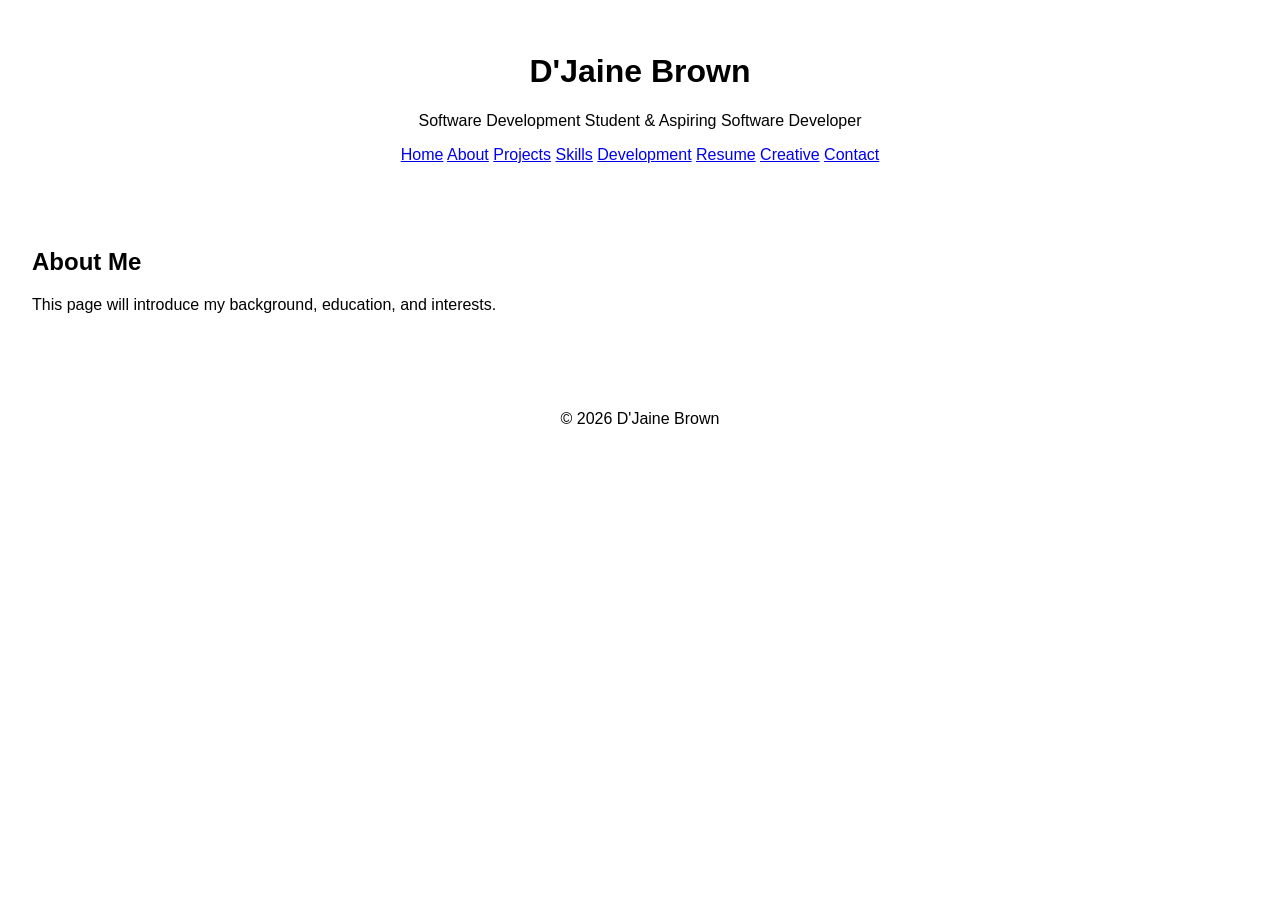
==== about.html @ 0c6b0ed9 "Add additional HTML pages, modify index.html, and VSCode settings for portfolio website." ====
<!DOCTYPE html>
<html lang="en">
<head>
    <meta charset="UTF-8">
    <meta name="viewport" content="width=device-width, initial-scale=1.0">
    <title>About | D'Jaine Brown</title>
    <link rel="stylesheet" href="CSS/style.css">
</head>
<body>
    <header>
        <h1>D'Jaine Brown</h1>
        <p>Software Development Student &amp; Aspiring Software Developer</p>
        <nav aria-label="Main navigation">
            <a href="index.html">Home</a>
            <a href="about.html" aria-current="page">About</a>
            <a href="projects.html">Projects</a>
            <a href="skills.html">Skills</a>
            <a href="development.html">Development</a>
            <a href="resume.html">Resume</a>
            <a href="creative.html">Creative</a>
            <a href="contact.html">Contact</a>
        </nav>
    </header>
    <main>
        <h2>About Me</h2>
        <p>This page will introduce my background, education, and interests.</p>
    </main>
    <footer><p>&copy; 2026 D'Jaine Brown</p></footer>
    <script src="JS/script.js"></script>
</body>
</html>
---- CSS/style.css ----
body {
    font-family: Arial, sans-serif;
    margin: 0;
    padding: 0;
}

header,
main,
footer {
    padding: 2rem;
}

header {
    text-align: center;
}

footer {
    text-align: center;
}
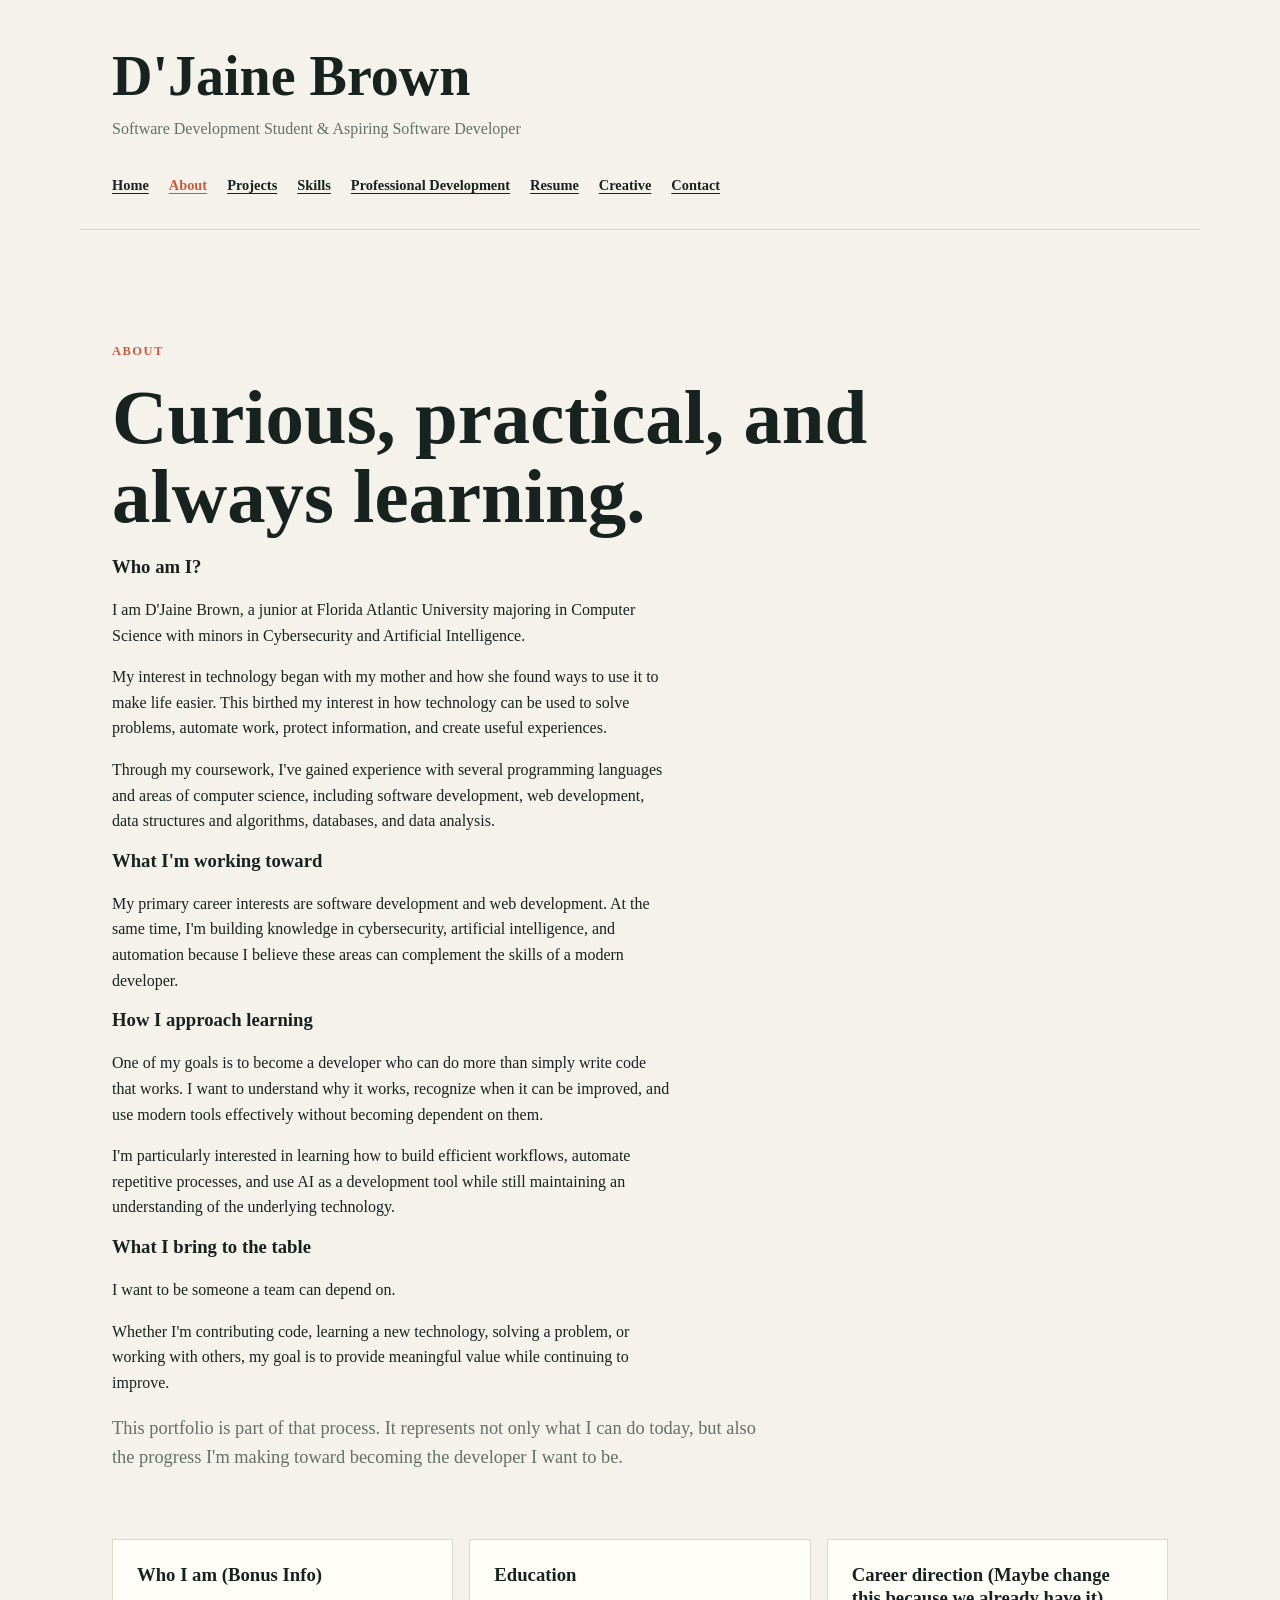
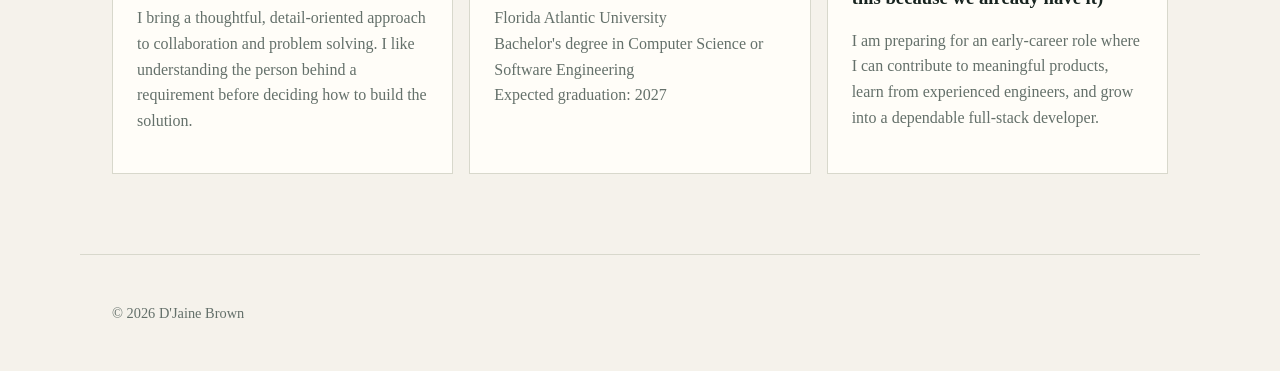
==== commit 4f2549b2: "Adds design elements to the skeleton." ====
--- a/about.html
+++ b/about.html
@@ -11,19 +11,48 @@
         <h1>D'Jaine Brown</h1>
         <p>Software Development Student &amp; Aspiring Software Developer</p>
         <nav aria-label="Main navigation">
-            <a href="index.html">Home</a>
+            <a href="home.html">Home</a>
             <a href="about.html" aria-current="page">About</a>
             <a href="projects.html">Projects</a>
             <a href="skills.html">Skills</a>
-            <a href="development.html">Development</a>
+            <a href="development.html">Professional Development</a>
             <a href="resume.html">Resume</a>
             <a href="creative.html">Creative</a>
             <a href="contact.html">Contact</a>
         </nav>
     </header>
     <main>
-        <h2>About Me</h2>
-        <p>This page will introduce my background, education, and interests.</p>
+        <section class="page-intro">
+            <p class="eyebrow">About</p>
+            <h2>Curious, practical, and always learning.</h2>
+            <h3>Who am I?</h3>
+            <p>I am D'Jaine Brown, a junior at Florida Atlantic University majoring in Computer Science with minors in Cybersecurity and Artificial Intelligence.</p>
+            <p>My interest in technology began with my mother and how she found ways to use it to make life easier. This birthed my interest in how technology can be used to solve problems, automate work, protect information, and create useful experiences.</p>
+            <p>Through my coursework, I've gained experience with several programming languages and areas of computer science, including software development, web development, data structures and algorithms, databases, and data analysis.</p>
+            <h3>What I'm working toward</h3>
+            <p>My primary career interests are software development and web development. At the same time, I'm building knowledge in cybersecurity, artificial intelligence, and automation because I believe these areas can complement the skills of a modern developer.</p>
+            <h3>How I approach learning</h3>
+            <p>One of my goals is to become a developer who can do more than simply write code that works. I want to understand why it works, recognize when it can be improved, and use modern tools effectively without becoming dependent on them.</p>
+            <p>I'm particularly interested in learning how to build efficient workflows, automate repetitive processes, and use AI as a development tool while still maintaining an understanding of the underlying technology.</p>
+            <h3>What I bring to the table</h3>
+            <p>I want to be someone a team can depend on.</p>
+            <p>Whether I'm contributing code, learning a new technology, solving a problem, or working with others, my goal is to provide meaningful value while continuing to improve.</p>
+            <p>This portfolio is part of that process. It represents not only what I can do today, but also the progress I'm making toward becoming the developer I want to be.</p>
+        </section>
+        <section class="content-grid">
+            <article>
+                <h3>Who I am (Bonus Info)</h3>
+                <p>I bring a thoughtful, detail-oriented approach to collaboration and problem solving. I like understanding the person behind a requirement before deciding how to build the solution.</p>
+            </article>
+            <article>
+                <h3>Education</h3>
+                <p>Florida Atlantic University<br>Bachelor's degree in Computer Science or Software Engineering<br>Expected graduation: 2027</p>
+            </article>
+            <article>
+                <h3>Career direction (Maybe change this because we already have it)</h3>
+                <p>I am preparing for an early-career role where I can contribute to meaningful products, learn from experienced engineers, and grow into a dependable full-stack developer.</p>
+            </article>
+        </section>
     </main>
     <footer><p>&copy; 2026 D'Jaine Brown</p></footer>
     <script src="JS/script.js"></script>
--- a/CSS/style.css
+++ b/CSS/style.css
@@ -1,19 +1,65 @@
-body {
-    font-family: Arial, sans-serif;
-    margin: 0;
-    padding: 0;
+:root {
+    --ink: #17231f;
+    --muted: #64706a;
+    --paper: #f5f2eb;
+    --surface: #fffdf8;
+    --accent: #c85b3f;
+    --line: #d8d8cc;
+    --max-width: 1120px;
 }
 
-header,
-main,
-footer {
-    padding: 2rem;
+* { box-sizing: border-box; }
+
+body {
+    background: var(--paper);
+    color: var(--ink);
+    font-family: Georgia, "Times New Roman", serif;
+    line-height: 1.6;
+    margin: 0;
 }
 
-header {
-    text-align: center;
-}
+header, main, footer { max-width: var(--max-width); margin: 0 auto; padding: 2rem; }
 
-footer {
-    text-align: center;
+header { border-bottom: 1px solid var(--line); padding-top: 3rem; }
+header h1 { font-size: clamp(2rem, 5vw, 3.5rem); line-height: 1; margin: 0; }
+header > p { color: var(--muted); margin: .75rem 0 2rem; }
+
+nav { display: flex; flex-wrap: wrap; gap: .5rem 1.25rem; }
+nav a, a { color: var(--accent); font-weight: bold; text-decoration-thickness: 1px; text-underline-offset: .2em; }
+nav a { color: var(--ink); font-size: .9rem; }
+nav a[aria-current="page"] { color: var(--accent); }
+
+main { padding-bottom: 5rem; }
+h2 { font-size: clamp(2.3rem, 6vw, 5rem); line-height: 1.03; margin: .25rem 0 1.25rem; max-width: 850px; }
+h3 { line-height: 1.2; margin-top: 0; }
+p { max-width: 70ch; }
+.hero, .page-intro { padding: 5rem 0 3rem; }
+.hero p:not(.eyebrow), .page-intro > p:last-child { color: var(--muted); font-size: 1.15rem; max-width: 650px; }
+.eyebrow, .project-type { color: var(--accent); font-size: .78rem; font-weight: bold; letter-spacing: .12em; margin: 0 0 1rem; text-transform: uppercase; }
+.button-row { align-items: center; display: flex; flex-wrap: wrap; gap: 1.25rem; margin-top: 2rem; }
+.button { background: var(--accent); color: #fffdf8; display: inline-block; padding: .7rem 1rem; text-decoration: none; }
+.text-link { font-weight: bold; }
+.intro-grid, .content-grid, .project-grid, .creative-grid, .contact-grid, .resume-grid { display: grid; gap: 1rem; grid-template-columns: repeat(3, 1fr); }
+article, .download-panel, .contact-note { background: var(--surface); border: 1px solid var(--line); padding: 1.5rem; }
+article p, li { color: var(--muted); }
+ul { margin: 0; padding-left: 1.25rem; }
+.tag-list { font-size: .82rem; font-weight: bold; }
+.resume-heading { align-items: end; display: flex; gap: 2rem; justify-content: space-between; }
+.resume-heading h2 { margin-bottom: .5rem; }
+.resume-grid { margin-bottom: 1rem; }
+.download-panel, .contact-note { border-left: 4px solid var(--accent); margin-top: 1rem; }
+.timeline { margin: 1rem auto; max-width: 800px; }
+.timeline article { align-items: start; background: transparent; border: 0; border-top: 1px solid var(--line); display: grid; gap: 1.5rem; grid-template-columns: 3rem 1fr; padding: 2rem 0; }
+.timeline-marker, .creative-number { color: var(--accent); font-weight: bold; }
+.timeline h3 { margin-bottom: .5rem; }
+.creative-grid article { min-height: 240px; }
+.creative-grid h3 { font-size: 1.8rem; margin-top: 3rem; }
+footer { border-top: 1px solid var(--line); color: var(--muted); font-size: .9rem; }
+
+@media (max-width: 700px) {
+    header, main, footer { padding-left: 1.25rem; padding-right: 1.25rem; }
+    .hero, .page-intro { padding-top: 3rem; }
+    .intro-grid, .content-grid, .project-grid, .creative-grid, .contact-grid, .resume-grid { grid-template-columns: 1fr; }
+    .resume-heading { align-items: start; display: block; }
+    .resume-heading .button { margin-top: 1rem; }
 }
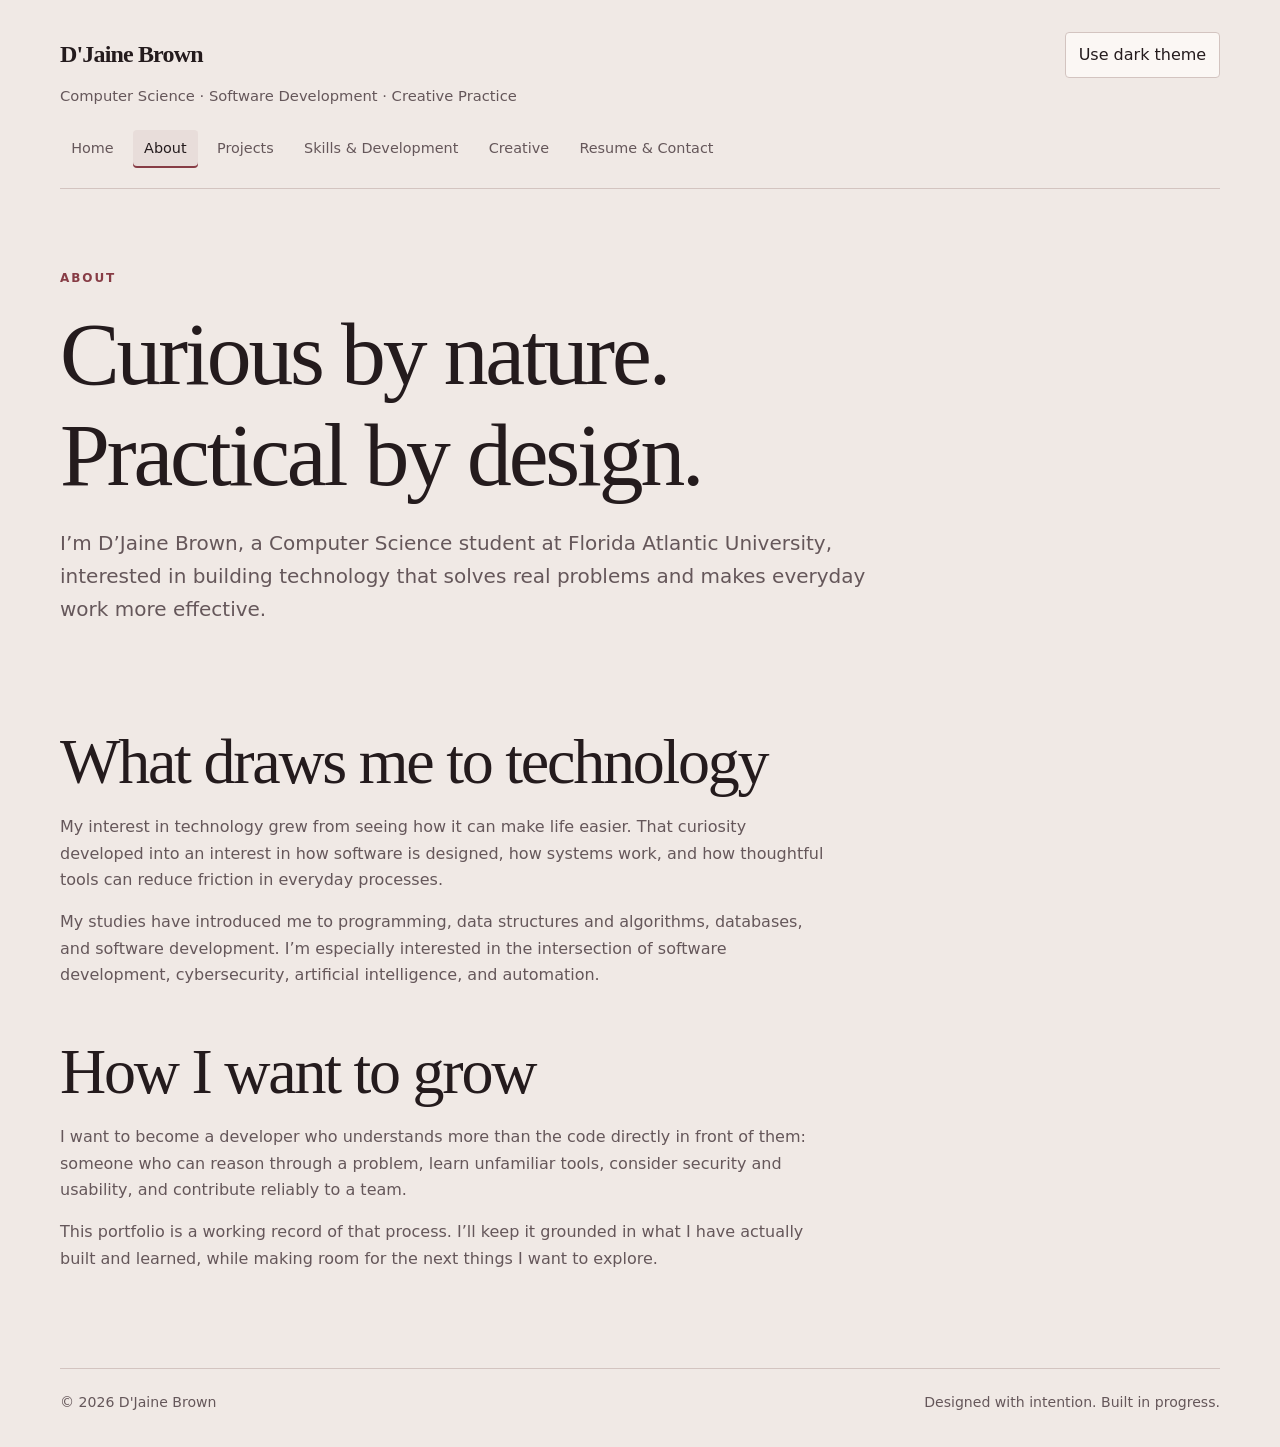
==== commit d1e9d6a1: "Consolidate about.html into six-page portfolio foundation" ====
--- a/about.html
+++ b/about.html
@@ -1,60 +1,42 @@
-<!DOCTYPE html>
+<!doctype html>
 <html lang="en">
 <head>
-    <meta charset="UTF-8">
-    <meta name="viewport" content="width=device-width, initial-scale=1.0">
-    <title>About | D'Jaine Brown</title>
-    <link rel="stylesheet" href="CSS/style.css">
+  <meta charset="utf-8">
+  <meta name="viewport" content="width=device-width, initial-scale=1">
+  <meta name="description" content="Learn about D'Jaine Brown, a Florida Atlantic University Computer Science student and aspiring software developer.">
+  <meta name="theme-color" content="#171516">
+  <title>About | D'Jaine Brown</title>
+  <link rel="stylesheet" href="CSS/style.css">
+  <script>
+    try {
+      const saved = localStorage.getItem("portfolio-theme");
+      const prefersLight = window.matchMedia("(prefers-color-scheme: light)").matches;
+      if (saved === "light" || (!saved && prefersLight)) document.documentElement.dataset.theme = "light";
+    } catch (_) {}
+  </script>
 </head>
 <body>
-    <header>
-        <h1>D'Jaine Brown</h1>
-        <p>Software Development Student &amp; Aspiring Software Developer</p>
-        <nav aria-label="Main navigation">
-            <a href="home.html">Home</a>
-            <a href="about.html" aria-current="page">About</a>
-            <a href="projects.html">Projects</a>
-            <a href="skills.html">Skills</a>
-            <a href="development.html">Professional Development</a>
-            <a href="resume.html">Resume</a>
-            <a href="creative.html">Creative</a>
-            <a href="contact.html">Contact</a>
-        </nav>
-    </header>
-    <main>
-        <section class="page-intro">
-            <p class="eyebrow">About</p>
-            <h2>Curious, practical, and always learning.</h2>
-            <h3>Who am I?</h3>
-            <p>I am D'Jaine Brown, a junior at Florida Atlantic University majoring in Computer Science with minors in Cybersecurity and Artificial Intelligence.</p>
-            <p>My interest in technology began with my mother and how she found ways to use it to make life easier. This birthed my interest in how technology can be used to solve problems, automate work, protect information, and create useful experiences.</p>
-            <p>Through my coursework, I've gained experience with several programming languages and areas of computer science, including software development, web development, data structures and algorithms, databases, and data analysis.</p>
-            <h3>What I'm working toward</h3>
-            <p>My primary career interests are software development and web development. At the same time, I'm building knowledge in cybersecurity, artificial intelligence, and automation because I believe these areas can complement the skills of a modern developer.</p>
-            <h3>How I approach learning</h3>
-            <p>One of my goals is to become a developer who can do more than simply write code that works. I want to understand why it works, recognize when it can be improved, and use modern tools effectively without becoming dependent on them.</p>
-            <p>I'm particularly interested in learning how to build efficient workflows, automate repetitive processes, and use AI as a development tool while still maintaining an understanding of the underlying technology.</p>
-            <h3>What I bring to the table</h3>
-            <p>I want to be someone a team can depend on.</p>
-            <p>Whether I'm contributing code, learning a new technology, solving a problem, or working with others, my goal is to provide meaningful value while continuing to improve.</p>
-            <p>This portfolio is part of that process. It represents not only what I can do today, but also the progress I'm making toward becoming the developer I want to be.</p>
-        </section>
-        <section class="content-grid">
-            <article>
-                <h3>Who I am (Bonus Info)</h3>
-                <p>I bring a thoughtful, detail-oriented approach to collaboration and problem solving. I like understanding the person behind a requirement before deciding how to build the solution.</p>
-            </article>
-            <article>
-                <h3>Education</h3>
-                <p>Florida Atlantic University<br>Bachelor's degree in Computer Science or Software Engineering<br>Expected graduation: 2027</p>
-            </article>
-            <article>
-                <h3>Career direction (Maybe change this because we already have it)</h3>
-                <p>I am preparing for an early-career role where I can contribute to meaningful products, learn from experienced engineers, and grow into a dependable full-stack developer.</p>
-            </article>
-        </section>
-    </main>
-    <footer><p>&copy; 2026 D'Jaine Brown</p></footer>
-    <script src="JS/script.js"></script>
+<header class="site-header">
+  <div class="header-top">
+    <a class="brand" href="index.html">D'Jaine Brown</a>
+    <div class="header-actions">
+      <button class="theme-toggle" type="button" data-theme-toggle aria-pressed="false">Use light theme</button>
+      <button class="menu-toggle" type="button" data-menu-toggle aria-expanded="false" aria-controls="primary-navigation">Menu</button>
+    </div>
+  </div>
+  <p class="header-tagline">Computer Science · Software Development · Creative Practice</p>
+  <nav class="primary-nav" id="primary-navigation" data-primary-nav aria-label="Main navigation">
+    <a href="index.html">Home</a>
+    <a href="about.html" aria-current="page">About</a>
+    <a href="projects.html">Projects</a>
+    <a href="skills-development.html">Skills & Development</a>
+    <a href="creative.html">Creative</a>
+    <a href="resume-contact.html">Resume & Contact</a>
+  </nav>
+</header>
+<main><section class="page-intro"><p class="eyebrow">About</p><h1>Curious by nature. Practical by design.</h1><p class="lead">I’m D’Jaine Brown, a Computer Science student at Florida Atlantic University, interested in building technology that solves real problems and makes everyday work more effective.</p></section>
+<section class="content-section prose"><h2>What draws me to technology</h2><p>My interest in technology grew from seeing how it can make life easier. That curiosity developed into an interest in how software is designed, how systems work, and how thoughtful tools can reduce friction in everyday processes.</p><p>My studies have introduced me to programming, data structures and algorithms, databases, and software development. I’m especially interested in the intersection of software development, cybersecurity, artificial intelligence, and automation.</p><h2 class="content-section">How I want to grow</h2><p>I want to become a developer who understands more than the code directly in front of them: someone who can reason through a problem, learn unfamiliar tools, consider security and usability, and contribute reliably to a team.</p><p>This portfolio is a working record of that process. I’ll keep it grounded in what I have actually built and learned, while making room for the next things I want to explore.</p></section>
+</main>
+<footer class="site-footer"><span>© <span data-current-year>2026</span> D'Jaine Brown</span><span>Designed with intention. Built in progress.</span></footer><script src="JS/script.js"></script>
 </body>
-</html>
+</html>
--- a/CSS/style.css
+++ b/CSS/style.css
@@ -1,65 +1,107 @@
+/* Oxblood & Charcoal — portfolio foundation */
 :root {
-    --ink: #17231f;
-    --muted: #64706a;
-    --paper: #f5f2eb;
-    --surface: #fffdf8;
-    --accent: #c85b3f;
-    --line: #d8d8cc;
-    --max-width: 1120px;
+  color-scheme: dark;
+  --bg: #171516;
+  --surface: #211d1e;
+  --surface-raised: #292324;
+  --ink: #F0E9E5;
+  --muted: #B9AAA7;
+  --accent: #C17B78;
+  --accent-strong: #A95059;
+  --oxblood: #492329;
+  --line: #49383A;
+  --shadow: 0 18px 50px rgba(0, 0, 0, .18);
+  --max-width: 1160px;
+  --radius: 4px;
 }
-
+:root[data-theme="light"] {
+  color-scheme: light;
+  --bg: #F0E9E5;
+  --surface: #FBF7F4;
+  --surface-raised: #E8DDDA;
+  --ink: #241B1D;
+  --muted: #65575A;
+  --accent: #873C45;
+  --accent-strong: #6D2934;
+  --oxblood: #492329;
+  --line: #D3C4C0;
+  --shadow: 0 18px 50px rgba(73, 35, 41, .08);
+}
 * { box-sizing: border-box; }
-
+html { scroll-behavior: smooth; }
 body {
-    background: var(--paper);
-    color: var(--ink);
-    font-family: Georgia, "Times New Roman", serif;
-    line-height: 1.6;
-    margin: 0;
+  margin: 0;
+  background: var(--bg);
+  color: var(--ink);
+  font-family: Inter, ui-sans-serif, system-ui, -apple-system, BlinkMacSystemFont, "Segoe UI", sans-serif;
+  line-height: 1.65;
+  transition: background-color .2s ease, color .2s ease;
 }
-
-header, main, footer { max-width: var(--max-width); margin: 0 auto; padding: 2rem; }
-
-header { border-bottom: 1px solid var(--line); padding-top: 3rem; }
-header h1 { font-size: clamp(2rem, 5vw, 3.5rem); line-height: 1; margin: 0; }
-header > p { color: var(--muted); margin: .75rem 0 2rem; }
-
-nav { display: flex; flex-wrap: wrap; gap: .5rem 1.25rem; }
-nav a, a { color: var(--accent); font-weight: bold; text-decoration-thickness: 1px; text-underline-offset: .2em; }
-nav a { color: var(--ink); font-size: .9rem; }
-nav a[aria-current="page"] { color: var(--accent); }
-
-main { padding-bottom: 5rem; }
-h2 { font-size: clamp(2.3rem, 6vw, 5rem); line-height: 1.03; margin: .25rem 0 1.25rem; max-width: 850px; }
-h3 { line-height: 1.2; margin-top: 0; }
-p { max-width: 70ch; }
-.hero, .page-intro { padding: 5rem 0 3rem; }
-.hero p:not(.eyebrow), .page-intro > p:last-child { color: var(--muted); font-size: 1.15rem; max-width: 650px; }
-.eyebrow, .project-type { color: var(--accent); font-size: .78rem; font-weight: bold; letter-spacing: .12em; margin: 0 0 1rem; text-transform: uppercase; }
-.button-row { align-items: center; display: flex; flex-wrap: wrap; gap: 1.25rem; margin-top: 2rem; }
-.button { background: var(--accent); color: #fffdf8; display: inline-block; padding: .7rem 1rem; text-decoration: none; }
-.text-link { font-weight: bold; }
-.intro-grid, .content-grid, .project-grid, .creative-grid, .contact-grid, .resume-grid { display: grid; gap: 1rem; grid-template-columns: repeat(3, 1fr); }
-article, .download-panel, .contact-note { background: var(--surface); border: 1px solid var(--line); padding: 1.5rem; }
-article p, li { color: var(--muted); }
-ul { margin: 0; padding-left: 1.25rem; }
-.tag-list { font-size: .82rem; font-weight: bold; }
-.resume-heading { align-items: end; display: flex; gap: 2rem; justify-content: space-between; }
-.resume-heading h2 { margin-bottom: .5rem; }
-.resume-grid { margin-bottom: 1rem; }
-.download-panel, .contact-note { border-left: 4px solid var(--accent); margin-top: 1rem; }
-.timeline { margin: 1rem auto; max-width: 800px; }
-.timeline article { align-items: start; background: transparent; border: 0; border-top: 1px solid var(--line); display: grid; gap: 1.5rem; grid-template-columns: 3rem 1fr; padding: 2rem 0; }
-.timeline-marker, .creative-number { color: var(--accent); font-weight: bold; }
-.timeline h3 { margin-bottom: .5rem; }
-.creative-grid article { min-height: 240px; }
-.creative-grid h3 { font-size: 1.8rem; margin-top: 3rem; }
-footer { border-top: 1px solid var(--line); color: var(--muted); font-size: .9rem; }
-
-@media (max-width: 700px) {
-    header, main, footer { padding-left: 1.25rem; padding-right: 1.25rem; }
-    .hero, .page-intro { padding-top: 3rem; }
-    .intro-grid, .content-grid, .project-grid, .creative-grid, .contact-grid, .resume-grid { grid-template-columns: 1fr; }
-    .resume-heading { align-items: start; display: block; }
-    .resume-heading .button { margin-top: 1rem; }
+a { color: var(--accent); text-underline-offset: .22em; text-decoration-thickness: 1px; }
+a:hover { color: var(--accent-strong); }
+a:focus-visible, button:focus-visible { outline: 2px solid var(--accent); outline-offset: 4px; }
+.site-header, main, .site-footer { width: min(100% - 3rem, var(--max-width)); margin-inline: auto; }
+.site-header { padding: 2rem 0 1.2rem; border-bottom: 1px solid var(--line); }
+.header-top { display: flex; align-items: center; justify-content: space-between; gap: 1rem; }
+.brand { color: var(--ink); text-decoration: none; font-family: Georgia, "Times New Roman", serif; font-size: 1.5rem; font-weight: 700; letter-spacing: -.035em; }
+.header-tagline { color: var(--muted); margin: .35rem 0 1.4rem; font-size: .92rem; }
+.header-actions { display: flex; align-items: center; gap: .65rem; }
+.theme-toggle, .menu-toggle {
+  border: 1px solid var(--line); background: var(--surface); color: var(--ink);
+  padding: .55rem .8rem; border-radius: var(--radius); font: inherit; cursor: pointer;
+}
+.menu-toggle { display: none; }
+.primary-nav { display: flex; flex-wrap: wrap; gap: .35rem .5rem; align-items: center; }
+.primary-nav a { color: var(--muted); text-decoration: none; padding: .45rem .7rem; border-radius: var(--radius); font-size: .9rem; }
+.primary-nav a:hover, .primary-nav a[aria-current="page"] { color: var(--ink); background: var(--surface-raised); }
+.primary-nav a[aria-current="page"] { box-shadow: inset 0 -2px var(--accent); }
+main { min-height: 65vh; padding: 2rem 0 5rem; }
+.hero { padding: clamp(4rem, 10vw, 8rem) 0 5rem; max-width: 900px; }
+.eyebrow { color: var(--accent); text-transform: uppercase; letter-spacing: .16em; font-size: .75rem; font-weight: 750; margin: 0 0 1rem; }
+h1, h2, h3 { font-family: Georgia, "Times New Roman", serif; font-weight: 500; letter-spacing: -.035em; line-height: 1.12; }
+h1 { font-size: clamp(2.8rem, 7vw, 6.2rem); margin: 0 0 1.4rem; max-width: 900px; }
+h2 { font-size: clamp(2.2rem, 5vw, 4rem); margin: 0 0 1rem; }
+h3 { font-size: 1.45rem; margin: 0 0 .75rem; }
+.lead { color: var(--muted); font-size: clamp(1.05rem, 2vw, 1.25rem); max-width: 68ch; }
+.hero-actions { display: flex; flex-wrap: wrap; align-items: center; gap: 1.2rem; margin-top: 2rem; }
+.button { display: inline-block; padding: .78rem 1.1rem; background: var(--accent-strong); color: #fff; text-decoration: none; border: 1px solid var(--accent-strong); border-radius: var(--radius); font-weight: 650; }
+.button:hover { color: #fff; background: var(--oxblood); border-color: var(--oxblood); }
+.text-link { font-weight: 650; }
+.section-heading { margin: 1rem 0 1.5rem; }
+.section-heading p { color: var(--muted); max-width: 65ch; }
+.card-grid { display: grid; grid-template-columns: repeat(3, minmax(0, 1fr)); gap: 1rem; }
+.card, .panel { background: var(--surface); border: 1px solid var(--line); padding: 1.5rem; border-radius: var(--radius); box-shadow: var(--shadow); }
+.card p, .panel p, .muted { color: var(--muted); }
+.card-kicker { color: var(--accent); font-size: .75rem; font-weight: 750; letter-spacing: .12em; text-transform: uppercase; }
+.page-intro { padding: 3rem 0 2rem; max-width: 820px; }
+.page-intro .lead { margin-top: 1rem; }
+.content-section { margin-top: 3rem; }
+.prose { max-width: 76ch; }
+.prose p { color: var(--muted); }
+.tag-list { display: flex; flex-wrap: wrap; gap: .5rem; padding: 0; list-style: none; }
+.tag-list li { border: 1px solid var(--line); color: var(--muted); padding: .35rem .65rem; font-size: .85rem; border-radius: 2px; }
+.project-status { color: var(--accent); font-size: .78rem; font-weight: 750; text-transform: uppercase; letter-spacing: .1em; }
+.timeline { border-top: 1px solid var(--line); }
+.timeline-item { display: grid; grid-template-columns: 4rem 1fr; gap: 1.25rem; padding: 1.5rem 0; border-bottom: 1px solid var(--line); }
+.timeline-number { color: var(--accent); font-weight: 750; }
+.creative-intro { max-width: 760px; }
+.creative-feature { min-height: 230px; display: flex; flex-direction: column; justify-content: space-between; background: linear-gradient(145deg, var(--surface-raised), var(--surface)); }
+.creative-feature:nth-child(2) { background: linear-gradient(145deg, var(--oxblood), var(--surface)); }
+.creative-feature p { max-width: 38ch; }
+.contact-list { display: grid; gap: .75rem; }
+.contact-list a { width: fit-content; }
+.site-footer { border-top: 1px solid var(--line); padding: 1.4rem 0 2rem; color: var(--muted); font-size: .88rem; display: flex; justify-content: space-between; flex-wrap: wrap; gap: .5rem 1rem; }
+@media (max-width: 760px) {
+  .site-header, main, .site-footer { width: min(100% - 2rem, var(--max-width)); }
+  .header-top { align-items: flex-start; }
+  .menu-toggle { display: inline-block; }
+  .primary-nav { display: none; flex-direction: column; align-items: stretch; padding-top: 1rem; }
+  .primary-nav.is-open { display: flex; }
+  .primary-nav a { padding: .65rem .5rem; }
+  .card-grid { grid-template-columns: 1fr; }
+  .hero { padding: 4rem 0; }
+  .timeline-item { grid-template-columns: 2rem 1fr; }
+}
+@media (prefers-reduced-motion: reduce) {
+  *, *::before, *::after { scroll-behavior: auto !important; transition-duration: .01ms !important; animation-duration: .01ms !important; animation-iteration-count: 1 !important; }
 }
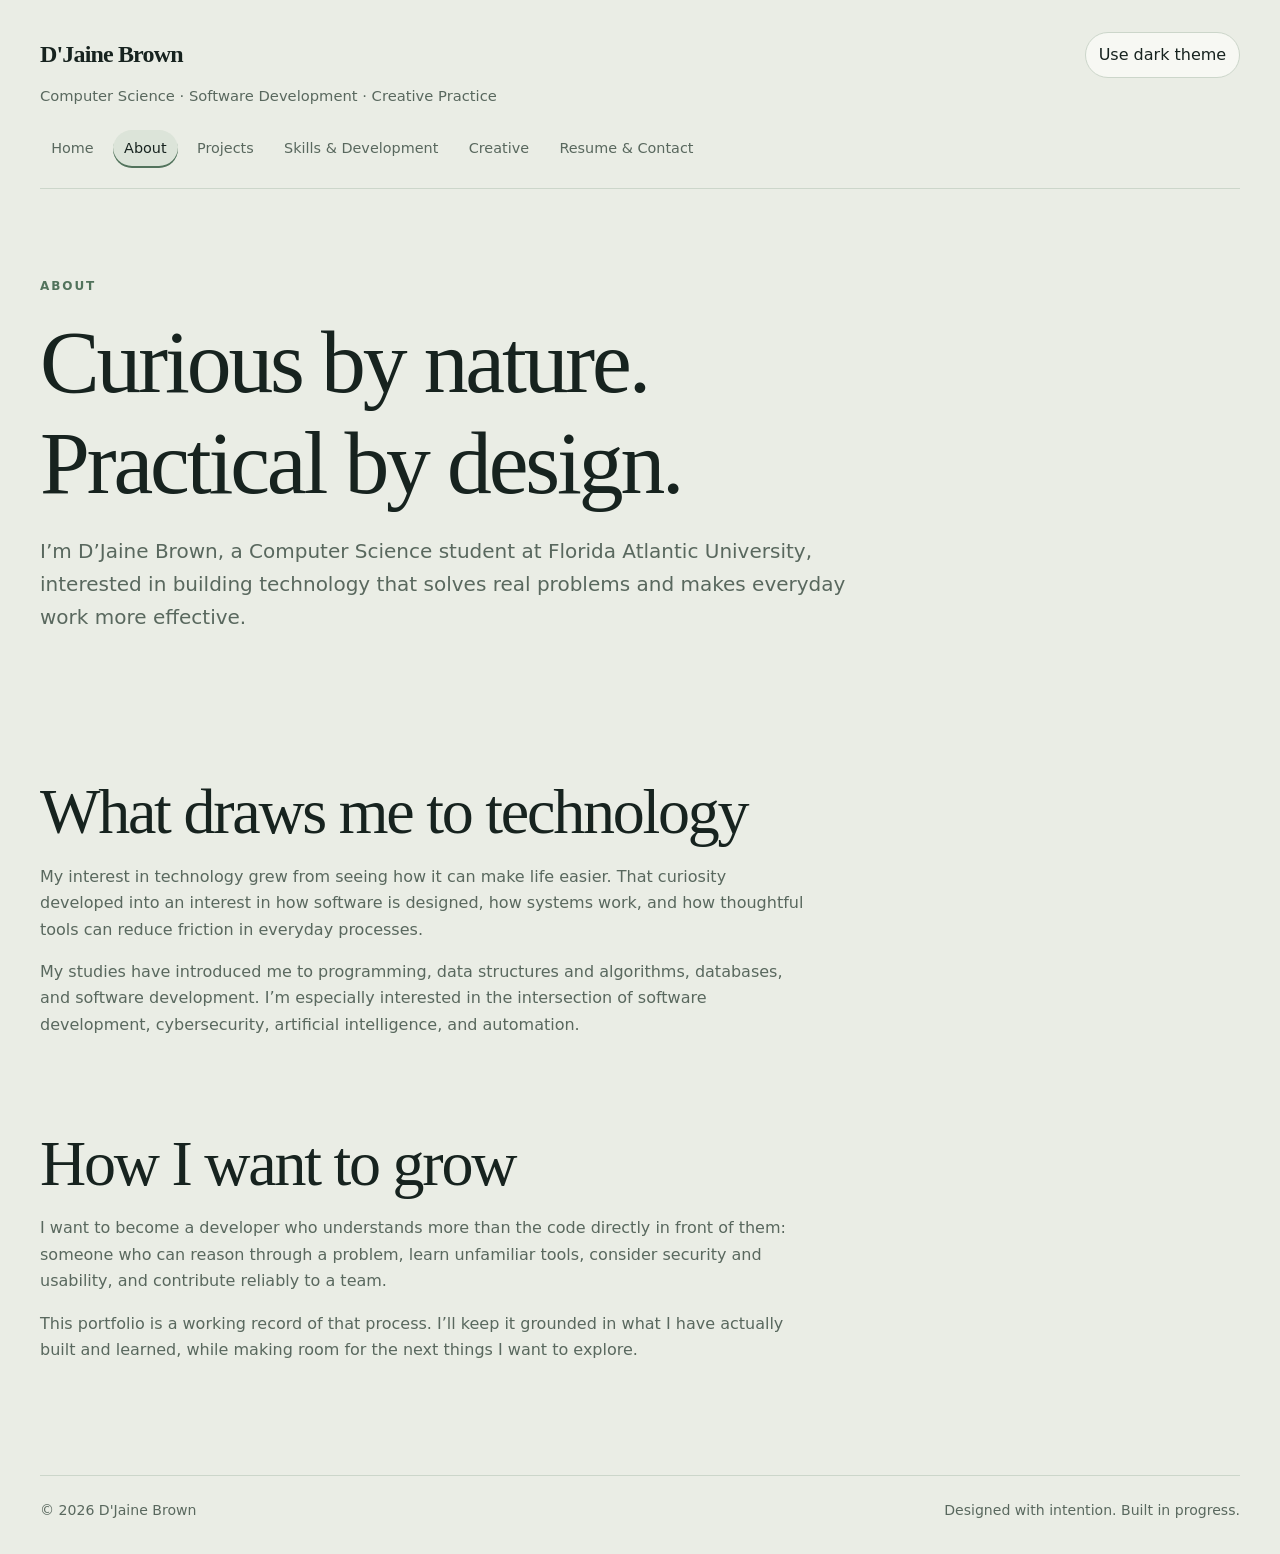
==== commit c9001053: "Update browser theme color for Forest and Sage palette" ====
--- a/about.html
+++ b/about.html
@@ -4,7 +4,7 @@
   <meta charset="utf-8">
   <meta name="viewport" content="width=device-width, initial-scale=1">
   <meta name="description" content="Learn about D'Jaine Brown, a Florida Atlantic University Computer Science student and aspiring software developer.">
-  <meta name="theme-color" content="#171516">
+  <meta name="theme-color" content="#101A16">
   <title>About | D'Jaine Brown</title>
   <link rel="stylesheet" href="CSS/style.css">
   <script>
--- a/CSS/style.css
+++ b/CSS/style.css
@@ -1,31 +1,33 @@
-/* Oxblood & Charcoal — portfolio foundation */
+/* Forest & Sage — portfolio foundation */
 :root {
   color-scheme: dark;
-  --bg: #171516;
-  --surface: #211d1e;
-  --surface-raised: #292324;
-  --ink: #F0E9E5;
-  --muted: #B9AAA7;
-  --accent: #C17B78;
-  --accent-strong: #A95059;
-  --oxblood: #492329;
-  --line: #49383A;
-  --shadow: 0 18px 50px rgba(0, 0, 0, .18);
-  --max-width: 1160px;
-  --radius: 4px;
+  --bg: #101A16;
+  --surface: #182720;
+  --surface-raised: #203C30;
+  --ink: #EAEDE5;
+  --muted: #B8C5B5;
+  --accent: #8DA995;
+  --accent-strong: #B8C5B5;
+  --forest: #203C30;
+  --line: #34483D;
+  --shadow: 0 16px 42px rgba(0, 0, 0, .24);
+  --shadow-hover: 0 24px 54px rgba(0, 0, 0, .34);
+  --max-width: 1360px;
+  --radius: 14px;
 }
 :root[data-theme="light"] {
   color-scheme: light;
-  --bg: #F0E9E5;
-  --surface: #FBF7F4;
-  --surface-raised: #E8DDDA;
-  --ink: #241B1D;
-  --muted: #65575A;
-  --accent: #873C45;
-  --accent-strong: #6D2934;
-  --oxblood: #492329;
-  --line: #D3C4C0;
-  --shadow: 0 18px 50px rgba(73, 35, 41, .08);
+  --bg: #EAEDE5;
+  --surface: #F7F8F3;
+  --surface-raised: #DCE4D9;
+  --ink: #17231F;
+  --muted: #59685E;
+  --accent: #52735C;
+  --accent-strong: #294337;
+  --forest: #203C30;
+  --line: #CCD6CA;
+  --shadow: 0 16px 42px rgba(32, 60, 48, .09);
+  --shadow-hover: 0 24px 54px rgba(32, 60, 48, .16);
 }
 * { box-sizing: border-box; }
 html { scroll-behavior: smooth; }
@@ -40,22 +42,22 @@
 a { color: var(--accent); text-underline-offset: .22em; text-decoration-thickness: 1px; }
 a:hover { color: var(--accent-strong); }
 a:focus-visible, button:focus-visible { outline: 2px solid var(--accent); outline-offset: 4px; }
-.site-header, main, .site-footer { width: min(100% - 3rem, var(--max-width)); margin-inline: auto; }
+.site-header, main, .site-footer { width: min(100% - 5rem, var(--max-width)); margin-inline: auto; }
 .site-header { padding: 2rem 0 1.2rem; border-bottom: 1px solid var(--line); }
-.header-top { display: flex; align-items: center; justify-content: space-between; gap: 1rem; }
+.header-top { display: flex; align-items: center; justify-content: space-between; gap: clamp(1.1rem, 2vw, 1.8rem); }
 .brand { color: var(--ink); text-decoration: none; font-family: Georgia, "Times New Roman", serif; font-size: 1.5rem; font-weight: 700; letter-spacing: -.035em; }
 .header-tagline { color: var(--muted); margin: .35rem 0 1.4rem; font-size: .92rem; }
 .header-actions { display: flex; align-items: center; gap: .65rem; }
 .theme-toggle, .menu-toggle {
   border: 1px solid var(--line); background: var(--surface); color: var(--ink);
-  padding: .55rem .8rem; border-radius: var(--radius); font: inherit; cursor: pointer;
+  padding: .55rem .8rem; border-radius: 999px; font: inherit; cursor: pointer;
 }
 .menu-toggle { display: none; }
 .primary-nav { display: flex; flex-wrap: wrap; gap: .35rem .5rem; align-items: center; }
-.primary-nav a { color: var(--muted); text-decoration: none; padding: .45rem .7rem; border-radius: var(--radius); font-size: .9rem; }
+.primary-nav a { color: var(--muted); text-decoration: none; padding: .45rem .7rem; border-radius: 999px; font-size: .9rem; }
 .primary-nav a:hover, .primary-nav a[aria-current="page"] { color: var(--ink); background: var(--surface-raised); }
 .primary-nav a[aria-current="page"] { box-shadow: inset 0 -2px var(--accent); }
-main { min-height: 65vh; padding: 2rem 0 5rem; }
+main { min-height: 65vh; padding: 2.5rem 0 6rem; }
 .hero { padding: clamp(4rem, 10vw, 8rem) 0 5rem; max-width: 900px; }
 .eyebrow { color: var(--accent); text-transform: uppercase; letter-spacing: .16em; font-size: .75rem; font-weight: 750; margin: 0 0 1rem; }
 h1, h2, h3 { font-family: Georgia, "Times New Roman", serif; font-weight: 500; letter-spacing: -.035em; line-height: 1.12; }
@@ -64,22 +66,22 @@
 h3 { font-size: 1.45rem; margin: 0 0 .75rem; }
 .lead { color: var(--muted); font-size: clamp(1.05rem, 2vw, 1.25rem); max-width: 68ch; }
 .hero-actions { display: flex; flex-wrap: wrap; align-items: center; gap: 1.2rem; margin-top: 2rem; }
-.button { display: inline-block; padding: .78rem 1.1rem; background: var(--accent-strong); color: #fff; text-decoration: none; border: 1px solid var(--accent-strong); border-radius: var(--radius); font-weight: 650; }
+.button { display: inline-block; padding: .78rem 1.1rem; background: var(--accent-strong); color: #fff; text-decoration: none; border: 1px solid var(--accent-strong); border-radius: 999px; font-weight: 650; }
 .button:hover { color: #fff; background: var(--oxblood); border-color: var(--oxblood); }
 .text-link { font-weight: 650; }
 .section-heading { margin: 1rem 0 1.5rem; }
 .section-heading p { color: var(--muted); max-width: 65ch; }
 .card-grid { display: grid; grid-template-columns: repeat(3, minmax(0, 1fr)); gap: 1rem; }
-.card, .panel { background: var(--surface); border: 1px solid var(--line); padding: 1.5rem; border-radius: var(--radius); box-shadow: var(--shadow); }
-.card p, .panel p, .muted { color: var(--muted); }
+.card, .panel { background: var(--surface); border: 1px solid var(--line); padding: 1.5rem; border-radius: var(--radius); box-shadow: var(--shadow); transition: transform .22s ease, box-shadow .22s ease, border-color .22s ease; }
+.card p, .panel p, .muted { color: var(--muted); }\n.card:hover, .panel:hover { transform: translateY(-6px); box-shadow: var(--shadow-hover); border-color: var(--accent); }
 .card-kicker { color: var(--accent); font-size: .75rem; font-weight: 750; letter-spacing: .12em; text-transform: uppercase; }
 .page-intro { padding: 3rem 0 2rem; max-width: 820px; }
 .page-intro .lead { margin-top: 1rem; }
-.content-section { margin-top: 3rem; }
+.content-section { margin-top: clamp(4rem, 7vw, 7rem); }
 .prose { max-width: 76ch; }
 .prose p { color: var(--muted); }
 .tag-list { display: flex; flex-wrap: wrap; gap: .5rem; padding: 0; list-style: none; }
-.tag-list li { border: 1px solid var(--line); color: var(--muted); padding: .35rem .65rem; font-size: .85rem; border-radius: 2px; }
+.tag-list li { border: 1px solid var(--line); color: var(--muted); padding: .35rem .65rem; font-size: .85rem; border-radius: 999px; }
 .project-status { color: var(--accent); font-size: .78rem; font-weight: 750; text-transform: uppercase; letter-spacing: .1em; }
 .timeline { border-top: 1px solid var(--line); }
 .timeline-item { display: grid; grid-template-columns: 4rem 1fr; gap: 1.25rem; padding: 1.5rem 0; border-bottom: 1px solid var(--line); }
@@ -92,7 +94,7 @@
 .contact-list a { width: fit-content; }
 .site-footer { border-top: 1px solid var(--line); padding: 1.4rem 0 2rem; color: var(--muted); font-size: .88rem; display: flex; justify-content: space-between; flex-wrap: wrap; gap: .5rem 1rem; }
 @media (max-width: 760px) {
-  .site-header, main, .site-footer { width: min(100% - 2rem, var(--max-width)); }
+  .site-header, main, .site-footer { width: min(100% - 2.5rem, var(--max-width)); }
   .header-top { align-items: flex-start; }
   .menu-toggle { display: inline-block; }
   .primary-nav { display: none; flex-direction: column; align-items: stretch; padding-top: 1rem; }
